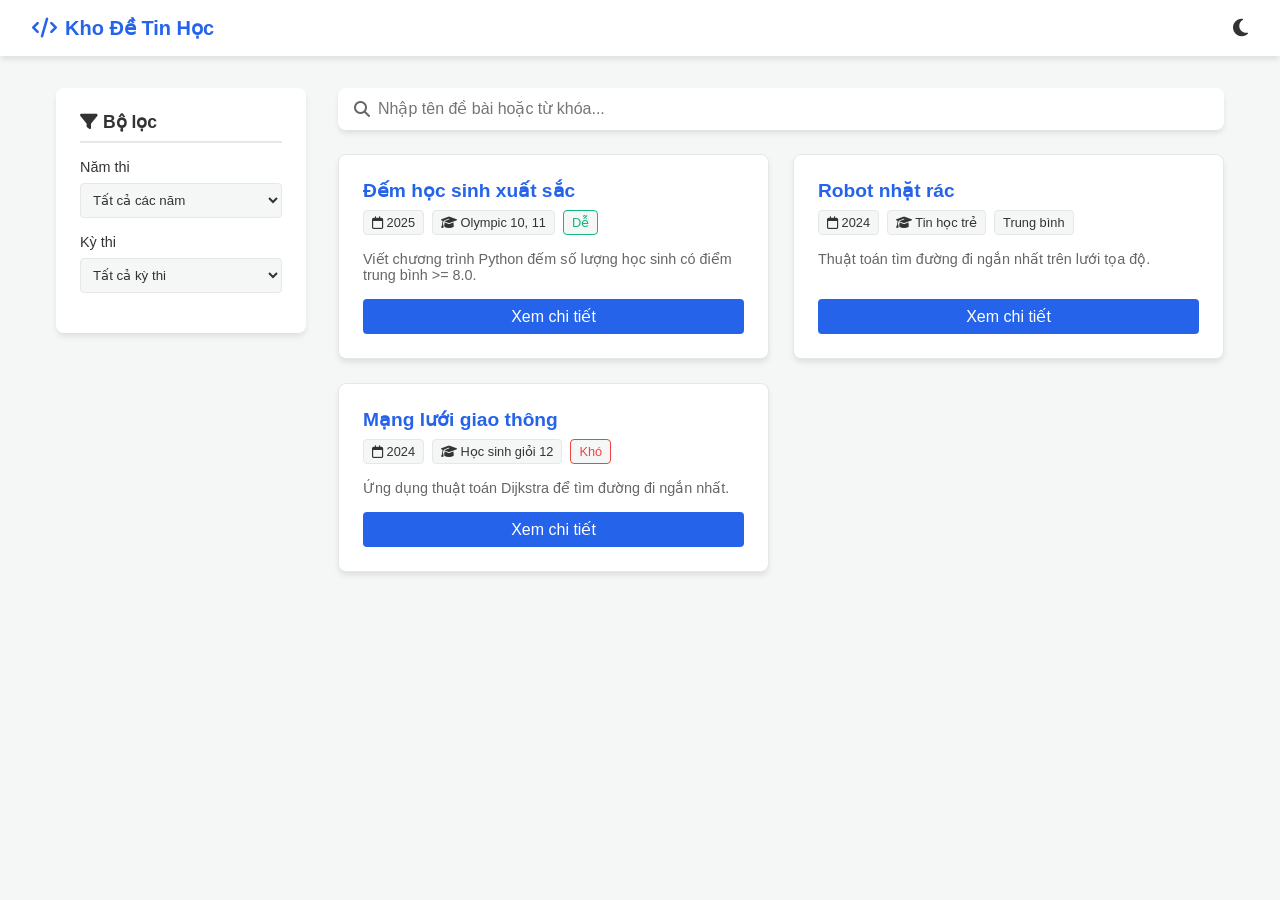
==== index.html @ a9d72229 "Add files via upload" ====
<!DOCTYPE html>
<html lang="vi">
<head>
    <meta charset="UTF-8">
    <meta name="viewport" content="width=device-width, initial-scale=1.0">
    <title>Kho đề thi Tin học</title>
    <link rel="stylesheet" href="css/style.css">
    <link rel="stylesheet" href="https://cdnjs.cloudflare.com/ajax/libs/font-awesome/6.4.0/css/all.min.css">
</head>
<body>
    <nav class="navbar">
        <div class="nav-brand">
            <i class="fa-solid fa-code"></i> Kho Đề Tin Học
        </div>
        <button id="theme-toggle" class="btn-icon"><i class="fa-solid fa-moon"></i></button>
    </nav>

    <div class="container layout">
        <aside class="sidebar">
            <h3><i class="fa-solid fa-filter"></i> Bộ lọc</h3>
            <div class="filter-group">
                <label>Năm thi</label>
                <select id="filter-year">
                    <option value="all">Tất cả các năm</option>
                    <option value="2025">2025</option>
                    <option value="2024">2024</option>
                    <option value="2023">2023</option>
                </select>
            </div>
            <div class="filter-group">
                <label>Kỳ thi</label>
                <select id="filter-type">
                    <option value="all">Tất cả kỳ thi</option>
                    <option value="Tin học trẻ">Tin học trẻ</option>
                    <option value="Olympic 10, 11">Olympic 10, 11</option>
                    <option value="Học sinh giỏi 12">Học sinh giỏi 12</option>
                </select>
            </div>
        </aside>

        <main class="main-content">
            <div class="search-bar">
                <i class="fa-solid fa-search"></i>
                <input type="text" id="search-input" placeholder="Nhập tên đề bài hoặc từ khóa...">
            </div>
            <div id="exam-list" class="grid">
                </div>
        </main>
    </div>

    <script src="js/main.js"></script>
</body>
</html>
---- css/style.css ----
:root {
    --bg-color: #f4f7f6;
    --surface-color: #ffffff;
    --text-color: #333333;
    --text-muted: #666666;
    --primary-color: #2563eb;
    --border-color: #e5e7eb;
    --shadow: 0 4px 6px -1px rgba(0, 0, 0, 0.1);
}

[data-theme="dark"] {
    --bg-color: #121212;
    --surface-color: #1e1e1e;
    --text-color: #e5e7eb;
    --text-muted: #9ca3af;
    --border-color: #374151;
    --shadow: 0 4px 6px -1px rgba(0, 0, 0, 0.5);
}

* { box-sizing: border-box; margin: 0; padding: 0; font-family: 'Segoe UI', Tahoma, Geneva, Verdana, sans-serif; }
body { background-color: var(--bg-color); color: var(--text-color); transition: background-color 0.3s; }
a { text-decoration: none; color: inherit; }

/* Navbar */
.navbar { background-color: var(--surface-color); padding: 1rem 2rem; display: flex; justify-content: space-between; align-items: center; box-shadow: var(--shadow); position: sticky; top: 0; z-index: 100; }
.nav-brand { font-size: 1.25rem; font-weight: bold; color: var(--primary-color); display: flex; align-items: center; gap: 8px; }
.nav-title { font-size: 1.1rem; }
.btn-icon { background: none; border: none; font-size: 1.25rem; color: var(--text-color); cursor: pointer; }
.back-link:hover { color: var(--primary-color); }

/* Layouts */
.container { max-width: 1200px; margin: 2rem auto; padding: 0 1rem; }
.layout { display: grid; grid-template-columns: 250px 1fr; gap: 2rem; }

/* Sidebar */
.sidebar { background: var(--surface-color); padding: 1.5rem; border-radius: 8px; box-shadow: var(--shadow); height: fit-content; }
.sidebar h3 { margin-bottom: 1rem; font-size: 1.1rem; border-bottom: 2px solid var(--border-color); padding-bottom: 0.5rem;}
.filter-group { margin-bottom: 1rem; }
.filter-group label { display: block; margin-bottom: 0.5rem; font-weight: 500; font-size: 0.9rem; }
.filter-group select { width: 100%; padding: 0.5rem; border: 1px solid var(--border-color); border-radius: 4px; background: var(--bg-color); color: var(--text-color); }

/* Main Content & Search */
.search-bar { display: flex; align-items: center; background: var(--surface-color); padding: 0.75rem 1rem; border-radius: 8px; box-shadow: var(--shadow); margin-bottom: 1.5rem; }
.search-bar i { color: var(--text-muted); margin-right: 0.5rem; }
.search-bar input { border: none; background: transparent; width: 100%; outline: none; font-size: 1rem; color: var(--text-color); }

/* Cards */
.grid { display: grid; grid-template-columns: repeat(auto-fill, minmax(280px, 1fr)); gap: 1.5rem; }
.card { background: var(--surface-color); border-radius: 8px; padding: 1.5rem; box-shadow: var(--shadow); transition: transform 0.2s; cursor: pointer; display: flex; flex-direction: column; border: 1px solid var(--border-color); }
.card:hover { transform: translateY(-4px); border-color: var(--primary-color); }
.card-title { font-size: 1.2rem; margin-bottom: 0.5rem; color: var(--primary-color); }
.card-tags { display: flex; gap: 0.5rem; margin-bottom: 1rem; flex-wrap: wrap; }
.tag { font-size: 0.8rem; padding: 0.25rem 0.5rem; border-radius: 4px; background: var(--bg-color); border: 1px solid var(--border-color); }
.tag.diff-Dễ { color: #10b981; border-color: #10b981; }
.tag.diff-Trung.bình { color: #f59e0b; border-color: #f59e0b; }
.tag.diff-Khó { color: #ef4444; border-color: #ef4444; }
.card-desc { font-size: 0.9rem; color: var(--text-muted); flex-grow: 1; margin-bottom: 1rem; }
.card-btn { background: var(--primary-color); color: white; text-align: center; padding: 0.5rem; border-radius: 4px; font-weight: 500; }

/* Detail Page Layout */
.detail-layout { display: grid; grid-template-columns: 1fr 1fr; gap: 2rem; }
.pdf-container, .solution-container { background: var(--surface-color); padding: 1.5rem; border-radius: 8px; box-shadow: var(--shadow); }
.pdf-container h3, .solution-container h3 { margin-bottom: 1rem; color: var(--primary-color); border-bottom: 1px solid var(--border-color); padding-bottom: 0.5rem; }
.solution-section h3 { margin-top: 1.5rem; font-size: 1.1rem; color: var(--text-color); }
.solution-section p { line-height: 1.6; margin-bottom: 1rem; font-size: 0.95rem; }

/* Responsive */
@media (max-width: 768px) {
    .layout, .detail-layout { grid-template-columns: 1fr; }
    .nav-title { display: none; }
}
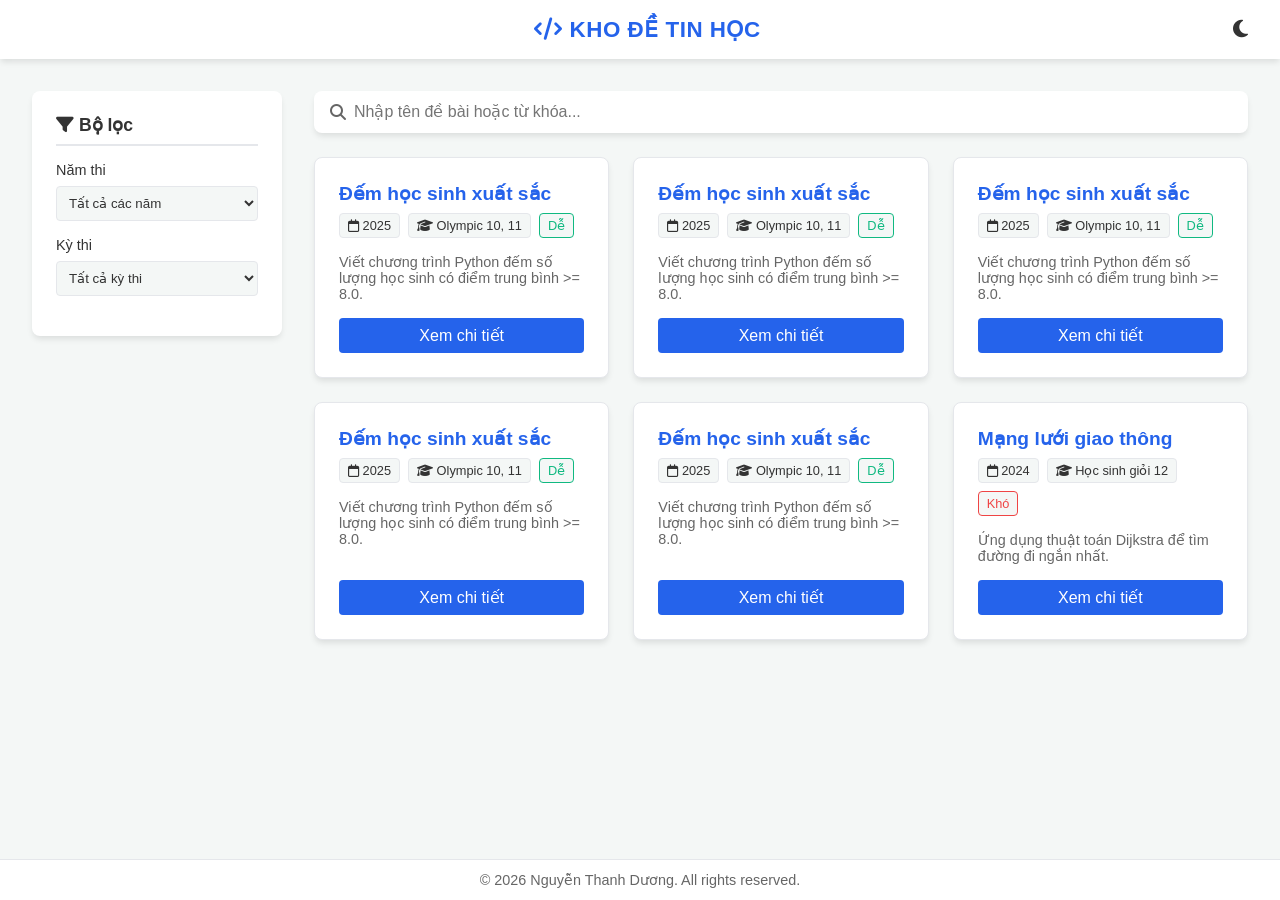
==== commit 4a49683b: "Update index.html" ====
--- a/index.html
+++ b/index.html
@@ -9,9 +9,10 @@
 </head>
 <body>
     <nav class="navbar">
-        <div class="nav-brand">
-            <i class="fa-solid fa-code"></i> Kho Đề Tin Học
-        </div>
+        <div style="width: 30px;"></div> 
+        
+        <div class="nav-title"><i class="fa-solid fa-code"></i> Kho Đề Tin Học</div>
+        
         <button id="theme-toggle" class="btn-icon"><i class="fa-solid fa-moon"></i></button>
     </nav>
 
@@ -32,7 +33,8 @@
                 <select id="filter-type">
                     <option value="all">Tất cả kỳ thi</option>
                     <option value="Tin học trẻ">Tin học trẻ</option>
-                    <option value="Olympic 10, 11">Olympic 10, 11</option>
+                    <option value="Olympic 10">Olympic 10</option>
+                    <option value="Olympic 11">Olympic 11</option>
                     <option value="Học sinh giỏi 12">Học sinh giỏi 12</option>
                 </select>
             </div>
@@ -47,7 +49,9 @@
                 </div>
         </main>
     </div>
-
+<footer class="site-footer">
+        &copy; 2026 Nguyễn Thanh Dương. All rights reserved.
+    </footer>
     <script src="js/main.js"></script>
 </body>
-</html>+</html>
--- a/css/style.css
+++ b/css/style.css
@@ -18,7 +18,15 @@
 }
 
 * { box-sizing: border-box; margin: 0; padding: 0; font-family: 'Segoe UI', Tahoma, Geneva, Verdana, sans-serif; }
-body { background-color: var(--bg-color); color: var(--text-color); transition: background-color 0.3s; }
+body { 
+    background-color: var(--bg-color); 
+    color: var(--text-color); 
+    transition: background-color 0.3s; 
+    /* Thêm Flexbox để ép footer xuống đáy */
+    display: flex;
+    flex-direction: column;
+    min-height: 100vh;
+}
 a { text-decoration: none; color: inherit; }
 
 /* Navbar */
@@ -29,11 +37,36 @@
 .back-link:hover { color: var(--primary-color); }
 
 /* Layouts */
-.container { max-width: 1200px; margin: 2rem auto; padding: 0 1rem; }
-.layout { display: grid; grid-template-columns: 250px 1fr; gap: 2rem; }
+.container { 
+    max-width: 100%; /* Cho phép mở rộng toàn bộ màn hình thay vì bị giới hạn ở 1200px */
+    margin: 2rem auto; 
+    padding: 0 2rem; /* Cách lề trái/phải 1 khoảng bằng đúng với lề của thanh Navbar */
+}
+.layout { 
+    display: flex; 
+    flex-direction: row; 
+    gap: 2rem; 
+    align-items: flex-start;
+    flex: 1; /* Giãn phần thân để đẩy Footer xuống */
+}
+
+/* Thêm định dạng cho cột bên phải */
+.main-content {
+    flex: 1;
+    min-width: 0;
+}
 
 /* Sidebar */
-.sidebar { background: var(--surface-color); padding: 1.5rem; border-radius: 8px; box-shadow: var(--shadow); height: fit-content; }
+.sidebar { 
+    background: var(--surface-color); 
+    padding: 1.5rem; 
+    border-radius: 8px; 
+    box-shadow: var(--shadow); 
+    height: fit-content; 
+    /* Thêm 2 dòng dưới để cố định 250px */
+    width: 250px;
+    flex-shrink: 0;
+}
 .sidebar h3 { margin-bottom: 1rem; font-size: 1.1rem; border-bottom: 2px solid var(--border-color); padding-bottom: 0.5rem;}
 .filter-group { margin-bottom: 1rem; }
 .filter-group label { display: block; margin-bottom: 0.5rem; font-weight: 500; font-size: 0.9rem; }
@@ -45,7 +78,11 @@
 .search-bar input { border: none; background: transparent; width: 100%; outline: none; font-size: 1rem; color: var(--text-color); }
 
 /* Cards */
-.grid { display: grid; grid-template-columns: repeat(auto-fill, minmax(280px, 1fr)); gap: 1.5rem; }
+.grid { 
+    display: grid; 
+    grid-template-columns: repeat(3, 1fr); /* Ép hiển thị đúng 3 đề / hàng */
+    gap: 1.5rem; 
+}
 .card { background: var(--surface-color); border-radius: 8px; padding: 1.5rem; box-shadow: var(--shadow); transition: transform 0.2s; cursor: pointer; display: flex; flex-direction: column; border: 1px solid var(--border-color); }
 .card:hover { transform: translateY(-4px); border-color: var(--primary-color); }
 .card-title { font-size: 1.2rem; margin-bottom: 0.5rem; color: var(--primary-color); }
@@ -58,14 +95,275 @@
 .card-btn { background: var(--primary-color); color: white; text-align: center; padding: 0.5rem; border-radius: 4px; font-weight: 500; }
 
 /* Detail Page Layout */
-.detail-layout { display: grid; grid-template-columns: 1fr 1fr; gap: 2rem; }
-.pdf-container, .solution-container { background: var(--surface-color); padding: 1.5rem; border-radius: 8px; box-shadow: var(--shadow); }
-.pdf-container h3, .solution-container h3 { margin-bottom: 1rem; color: var(--primary-color); border-bottom: 1px solid var(--border-color); padding-bottom: 0.5rem; }
-.solution-section h3 { margin-top: 1.5rem; font-size: 1.1rem; color: var(--text-color); }
-.solution-section p { line-height: 1.6; margin-bottom: 1rem; font-size: 0.95rem; }
-
-/* Responsive */
+/* ==========================================================
+   CSS cho Layout kéo thả
+   ========================================================== */
+.container.detail-layout {
+    display: flex;
+    width: 100%;
+    /* Trừ đi chiều cao xấp xỉ của Navbar (ví dụ 70px) để không bị tràn cuộn cả trang */
+    height: calc(100vh - 70px); 
+    overflow: hidden;
+    max-width: 100%;
+    padding: 0;
+}
+
+.pdf-container, .solution-container {
+    height: 100%;
+    padding: 10px 20px;
+    display: flex;
+    flex-direction: column;
+}
+
+.pdf-container {
+    width: 50%; /* Cột trái chiếm 50% ban đầu */
+    min-width: 200px;
+}
+
+.solution-container {
+    flex: 1; /* Cột phải chiếm không gian còn lại */
+    min-width: 200px;
+}
+
+/* Ép iframe đề bài và khung chứa lời giải tự động giãn kín chiều cao còn lại */
+#pdf-viewer, #solution-content {
+    flex: 1;
+    width: 100%;
+    height: 100%;
+    min-height: 0; 
+    overflow-y: hidden;
+}
+
+/* Định dạng thanh kéo */
+.gutter.gutter-horizontal {
+    width: 10px;
+    background-color: #f4f7f6;
+    cursor: col-resize;
+    flex-shrink: 0;
+    position: relative;
+    border-left: 1px solid #e5e7eb;
+    border-right: 1px solid #e5e7eb;
+}
+
+.gutter.gutter-horizontal:hover {
+    background-color: #007bff;
+}
+
+.gutter.gutter-horizontal::after {
+    content: "";
+    position: absolute;
+    top: 50%; left: 50%;
+    transform: translate(-50%, -50%);
+    width: 2px; height: 20px;
+    background-color: #ccc;
+    box-shadow: 4px 0 0 #ccc, -4px 0 0 #ccc;
+}
+/* ==========================================================
+   LÀM ĐẸP CÁC TIÊU ĐỀ (NAVBAR & PANEL HEADINGS)
+   ========================================================== */
+
+/* 1. Làm nổi bật Tên đề thi trên thanh điều hướng (Navbar) */
+.nav-title {
+    font-size: 1.4rem;
+    font-weight: 700;
+    color: var(--primary-color);
+    text-transform: uppercase;
+    letter-spacing: 0.5px;
+    margin: 0;
+}
+
+/* Đổi màu Tên đề thi sáng hơn một chút khi ở Dark Mode */
+[data-theme="dark"] .nav-title {
+    color: #60a5fa; 
+}
+
+/* 2. Tạo hình khối (Card) cho tiêu đề Đề bài & Hướng dẫn giải */
+.pdf-container h3, 
+.solution-container h3 {
+    display: flex;
+    align-items: center;
+    gap: 10px; /* Khoảng cách giữa icon và chữ */
+    font-size: 1.1rem;
+    font-weight: 600;
+    color: var(--text-color);
+    background-color: var(--surface-color); /* Nền trắng (hoặc xám đen ở dark mode) */
+    padding: 12px 16px;
+    margin-top: 5px;
+    margin-bottom: 15px;
+    border-radius: 8px; /* Bo góc tròn trịa */
+    box-shadow: 0 2px 4px rgba(0, 0, 0, 0.05); /* Đổ bóng nhẹ cho nổi lên */
+    border-left: 4px solid var(--primary-color); /* Vạch màu xanh nhấn mạnh bên trái */
+}
+
+[data-theme="dark"] .pdf-container h3, 
+[data-theme="dark"] .solution-container h3 {
+    box-shadow: 0 2px 4px rgba(0, 0, 0, 0.3);
+}
+
+/* 3. Phối màu riêng cho từng Icon để dễ nhận diện */
+.pdf-container h3 i {
+    color: #ef4444; /* Màu đỏ đặc trưng của file PDF */
+    font-size: 1.3rem;
+}
+
+.solution-container h3 i {
+    color: #f59e0b; /* Màu vàng cam cho icon Bóng đèn (Ý tưởng/Lời giải) */
+    font-size: 1.3rem;
+}
+
+/* 4. Tinh chỉnh lại khoảng cách của 2 khung panel cho thoáng mắt hơn */
+.pdf-container, .solution-container {
+    padding: 15px 20px;
+    background-color: transparent;
+}
+/* Responsive: Trên mobile thì không kéo được, xếp chồng lên nhau */
+/* ==========================================================
+   RESPONSIVE (ĐIỆN THOẠI VÀ MÁY TÍNH BẢNG)
+   ========================================================== */
 @media (max-width: 768px) {
-    .layout, .detail-layout { grid-template-columns: 1fr; }
-    .nav-title { display: none; }
-}+    /* Ép container chuyển sang xếp dọc và cho phép cuộn toàn trang */
+    .container.detail-layout {
+        flex-direction: column; 
+        height: auto; /* Bỏ giới hạn chiều cao tổng */
+        overflow-y: visible;
+    }
+
+    /* Định dạng lại khung Đề bài và Lời giải */
+    .pdf-container, 
+    .solution-container {
+        /* Dùng !important để vô hiệu hóa chiều rộng do file JS tự sinh ra */
+        width: 100% !important; 
+        
+        /* Cấp cho mỗi khung 1 chiều cao cố định để không bị xẹp (ví dụ 60vh = 60% chiều cao màn hình) */
+        height: 60vh; 
+        min-height: 400px; 
+        
+        padding: 10px; /* Thu nhỏ lề lại cho gọn trên mobile */
+    }
+
+    /* Ẩn thanh kéo ngang vì trên điện thoại đã xếp chồng dọc */
+    .gutter.gutter-horizontal {
+        display: none;
+    }
+}
+/* ==========================================================
+   CSS CHO CÁC NÚT BẤM CHUYỂN BÀI GIẢI (TABS)
+   ========================================================== */
+.solution-tabs {
+    display: flex;
+    gap: 10px;
+    margin-bottom: 15px; /* Khoảng cách từ nút bấm xuống khung lời giải */
+    flex-wrap: wrap; /* Tự động rớt dòng nếu nhiều nút quá */
+}
+
+/* Định dạng mặc định của nút */
+.tab-btn {
+    padding: 8px 16px;
+    background-color: var(--surface-color);
+    color: var(--text-color);
+    border: 1px solid var(--border-color);
+    border-radius: 6px;
+    cursor: pointer;
+    font-size: 0.95rem;
+    font-weight: 600;
+    transition: all 0.2s ease-in-out;
+}
+
+/* Hiệu ứng khi rê chuột qua nút */
+.tab-btn:hover {
+    background-color: #f0f4ff; /* Màu nền xanh lam nhạt */
+    color: var(--primary-color);
+    border-color: var(--primary-color);
+}
+
+/* Định dạng cho nút ĐANG ĐƯỢC CHỌN (Active) */
+.tab-btn.active {
+    background-color: var(--primary-color);
+    color: white;
+    border-color: var(--primary-color);
+    box-shadow: 0 2px 4px rgba(37, 99, 235, 0.3); /* Bóng đổ màu xanh */
+}
+
+/* Đổi màu một chút cho nút hover/active khi ở Dark Mode */
+[data-theme="dark"] .tab-btn:hover {
+    background-color: #1e3a8a;
+}
+[data-theme="dark"] .tab-btn.active {
+    background-color: #3b82f6;
+    border-color: #3b82f6;
+}
+/* ==========================================================
+   CẬP NHẬT TABS LÊN CÙNG DÒNG VỚI TIÊU ĐỀ
+   ========================================================== */
+/* Đẩy chữ Hướng dẫn giải sang trái và khay Nút bấm sang phải */
+.solution-container h3.solution-header {
+    justify-content: space-between; 
+    padding-right: 10px; /* Cân đối khoảng cách lề phải */
+}
+
+/* Giữ icon và chữ Hướng dẫn giải đi liền với nhau */
+.solution-header .title-left {
+    display: flex;
+    align-items: center;
+    gap: 10px;
+}
+
+/* Định dạng lại khay chứa nút khi nằm trên thanh tiêu đề */
+.solution-header .solution-tabs {
+    margin-bottom: 0; /* Xóa lề dưới vì đã nằm trong thanh tiêu đề */
+    gap: 8px;
+}
+
+/* Thu nhỏ nút lại một chút để thanh tiêu đề không bị phình to */
+.solution-header .tab-btn {
+    padding: 6px 14px; 
+    font-size: 0.85rem;
+}
+
+/* Xử lý Responsive: Trên điện thoại (màn hình hẹp), cho phép xếp dọc lại cho đỡ bị tràn */
+@media (max-width: 768px) {
+    .solution-container h3.solution-header {
+        flex-direction: column;
+        align-items: flex-start;
+        gap: 12px;
+    }
+}
+/* ==========================================================
+   CSS CHO FOOTER BẢN QUYỀN
+   ========================================================== */
+.site-footer {
+    text-align: center;
+    padding: 12px 0;
+    font-size: 0.9rem;
+    color: var(--text-muted);
+    background-color: var(--surface-color);
+    border-top: 1px solid var(--border-color);
+    width: 100%;
+}
+
+/* Cập nhật lại chiều cao của trang detail để nhường 45px cho footer (tránh lỗi thanh cuộn toàn trang) */
+.container.detail-layout {
+    height: calc(100vh - 115px); /* Đã trừ 70px Navbar + 45px Footer */
+}
+/* ==========================================================
+   RESPONSIVE TRANG CHỦ (INDEX.HTML)
+   ========================================================== */
+/* Màn hình Laptop nhỏ / Tablet (nhỏ hơn 1024px) -> Giảm còn 2 đề/hàng */
+@media (max-width: 1024px) {
+    .grid {
+        grid-template-columns: repeat(2, 1fr);
+    }
+}
+
+/* Màn hình Điện thoại (nhỏ hơn 768px) -> Bộ lọc lên trên, 1 đề/hàng */
+@media (max-width: 768px) {
+    .layout {
+        flex-direction: column; /* Xếp dọc Bộ lọc và Danh sách đề */
+    }
+    .sidebar {
+        width: 100%; /* Trải rộng Bộ lọc 100% màn hình */
+    }
+    .grid {
+        grid-template-columns: 1fr; /* Danh sách đề còn 1 cột */
+    }
+}
